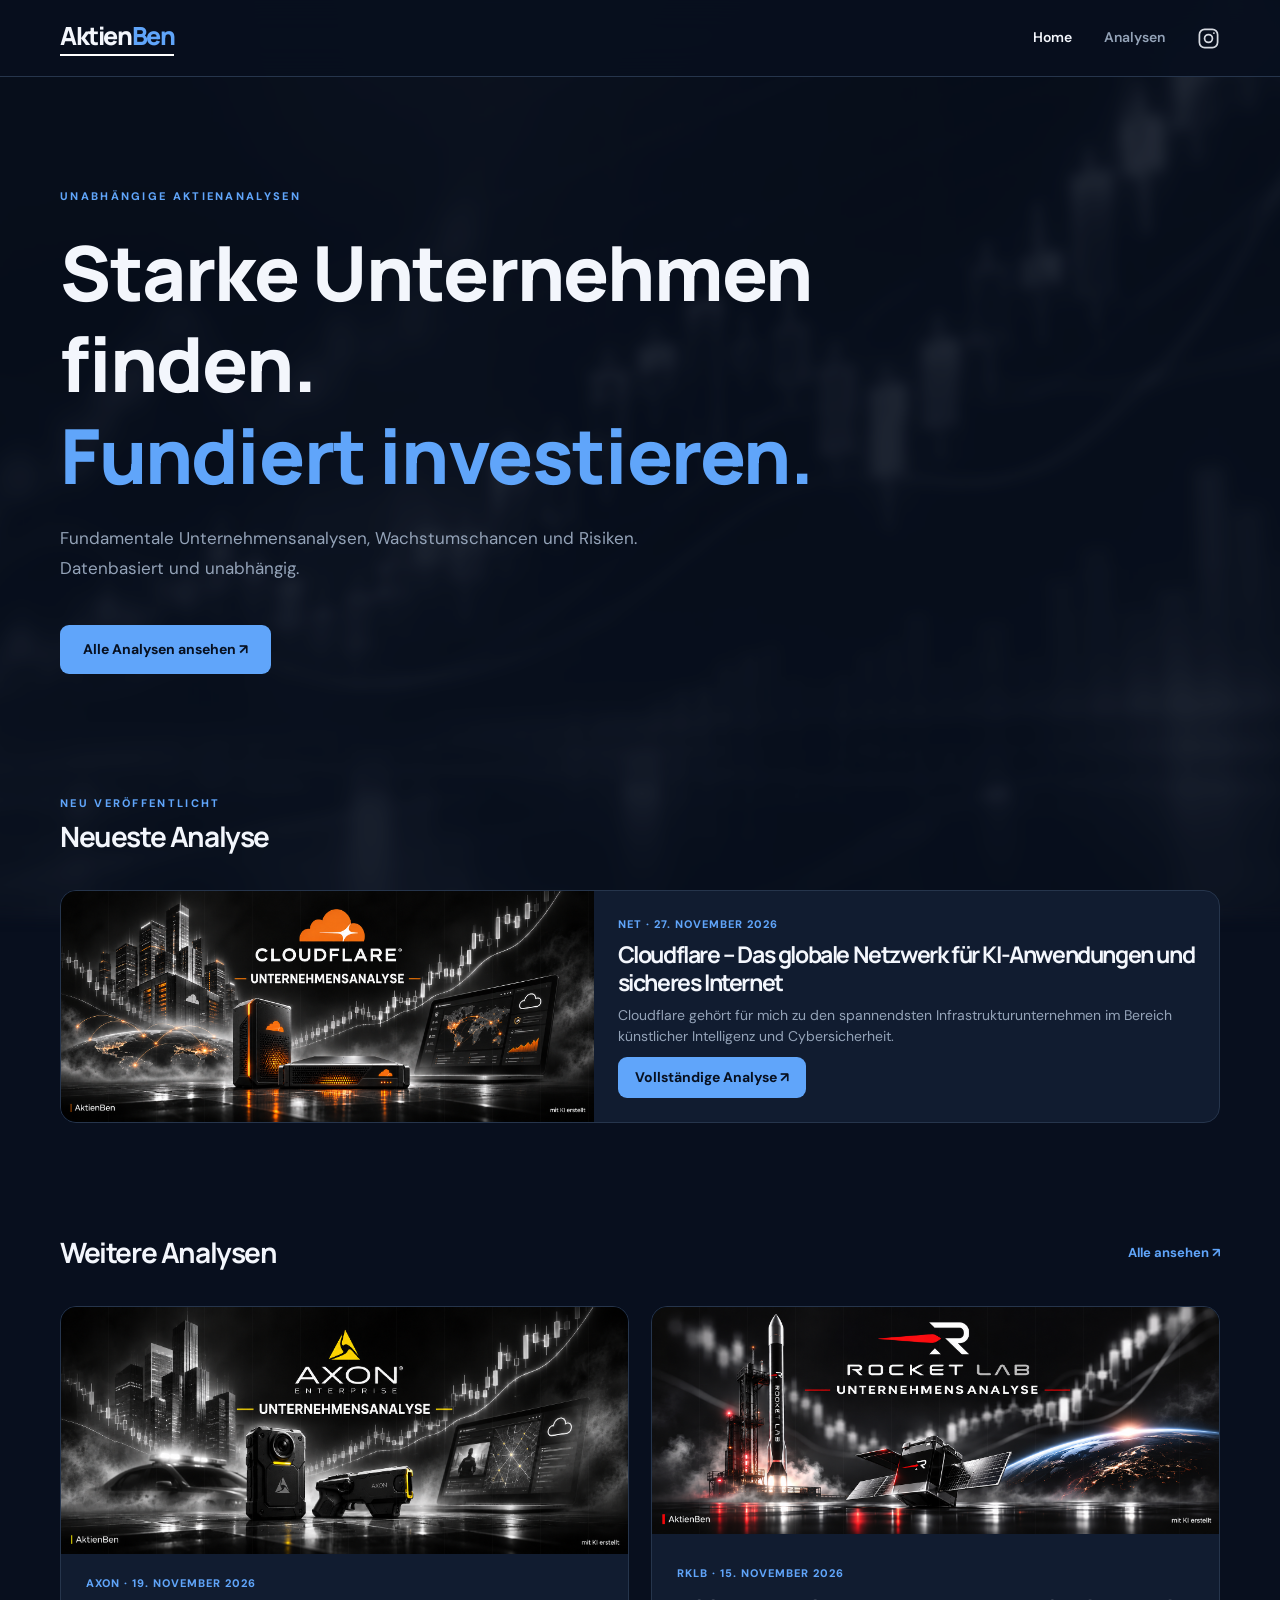
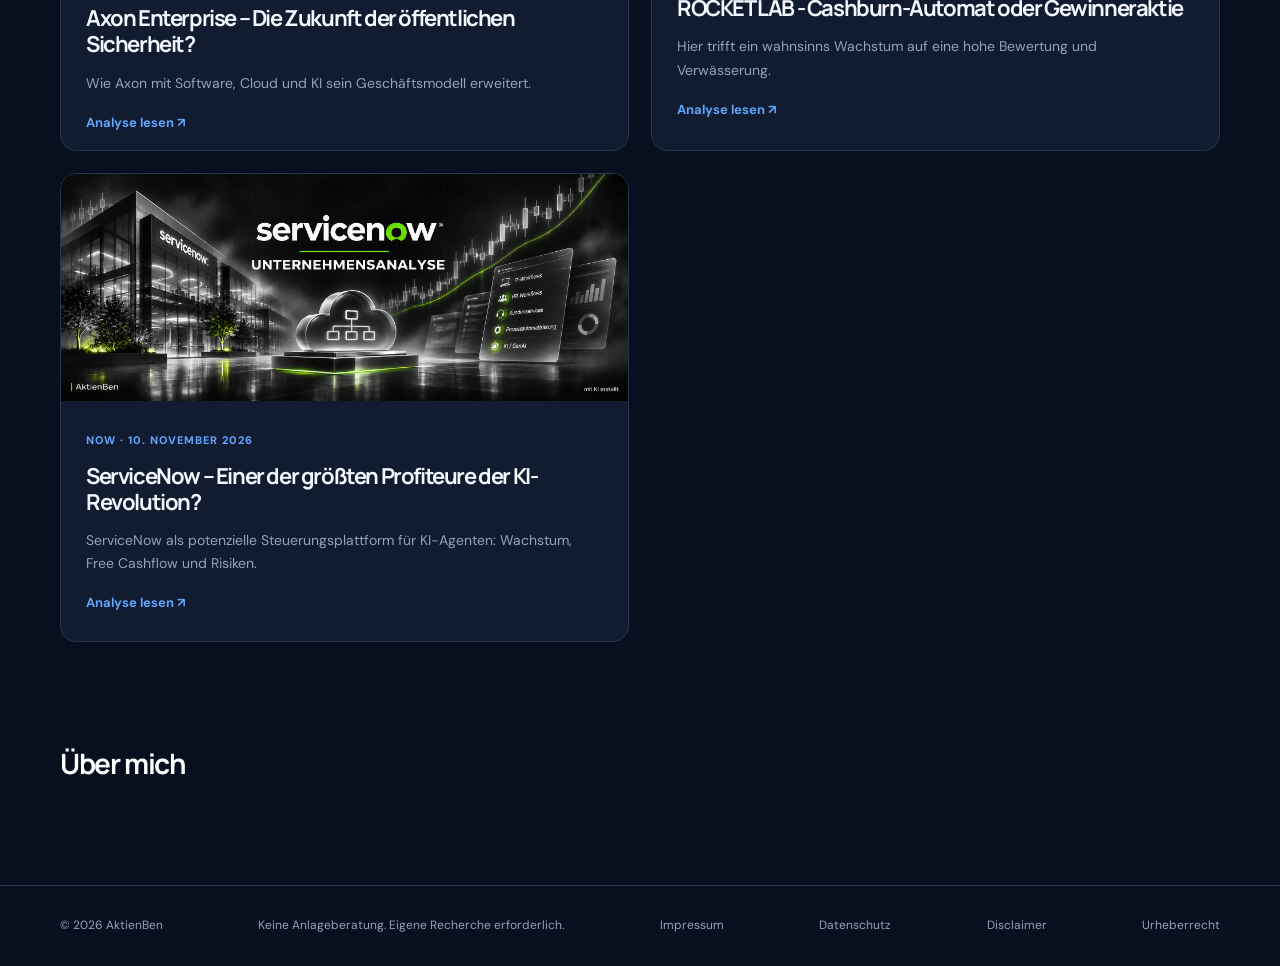
==== index.html @ 0288184a "Teilüberschrift Über mich auf der Startseite ergänzen" ====
<!DOCTYPE html>
<html lang="de">
<head>
  <meta charset="UTF-8">
  <meta name="viewport" content="width=device-width, initial-scale=1">
  <meta name="google-site-verification" content="g5RI1PAa2ANrU31GkP6T_hMlEoB31S_FvHWjkWFq6X0" />
  <meta name="description" content="Unabhängige Aktienanalysen bei AktienBen: Axon Enterprise, ServiceNow, Rocket Lab und Cloudflare. Geschäftsmodelle, Wachstum, Bewertung, Chancen und Risiken.">
  <title>AktienBen – Unabhängige Aktienanalysen und Fundamentalanalysen</title>
  <link rel="canonical" href="https://aktienben.github.io/aktienben/">
  <link rel="stylesheet" href="style.css">
  <script src="articles.js" defer></script>
  <script src="app.js" defer></script>
</head>
<body data-page="home">

  <header class="header">
    <div class="container nav">
      <a class="logo" href="index.html">Aktien<span>Ben</span></a>
      <nav aria-label="Hauptnavigation">
        <a class="active" href="index.html">Home</a>
        <a href="analysen.html">Analysen</a>
              <a class="social-link instagram-link" href="https://www.instagram.com/aktienben_/" target="_blank" rel="noopener noreferrer" aria-label="AktienBen auf Instagram" title="Instagram"><svg viewBox="0 0 24 24" width="23" height="23" fill="none" stroke="currentColor" stroke-width="1.8" stroke-linecap="round" stroke-linejoin="round" aria-hidden="true" focusable="false"><rect x="2.5" y="2.5" width="19" height="19" rx="5.5"></rect><circle cx="12" cy="12" r="4.1"></circle><circle cx="17.65" cy="6.35" r="1" fill="currentColor" stroke="none"></circle></svg></a>
      </nav>
    </div>
  </header>

  <main class="container">
    <section class="hero">
      <div class="eyebrow">UNABHÄNGIGE AKTIENANALYSEN</div>
      <h1>Starke Unternehmen finden.<br><span>Fundiert investieren.</span></h1>
      <p>
        Fundamentale Unternehmensanalysen, Wachstumschancen
        und Risiken. Datenbasiert und unabhängig.
      </p>
      <a class="button" href="analysen.html">Alle Analysen ansehen ↗</a>
    </section>

    <section class="section">
      <div class="section-heading">
        <div>
          <div class="eyebrow">NEU VERÖFFENTLICHT</div>
          <h2>Neueste Analyse</h2>
        </div>
      </div>
      <div id="featured"></div>
    </section>

    <section class="section">
      <div class="section-heading">
        <h2>Weitere Analysen</h2>
        <a class="text-link" href="analysen.html">Alle ansehen ↗</a>
      </div>
      <div id="recent" class="card-grid"></div>
    </section>

    <section class="section">
      <h2 style="color: #fff;">Über mich</h2>
    </section>
  </main>

  <footer class="footer">
    <div class="container footer-inner">
      <span>© <span class="year"></span> AktienBen</span>
      <span>Keine Anlageberatung. Eigene Recherche erforderlich.</span>
      <a href="impressum.html">Impressum</a>
      <a href="datenschutz.html">Datenschutz</a>
      <a href="disclaimer.html">Disclaimer</a>
      <a href="urheberrecht.html">Urheberrecht</a>
    </div>
  </footer>

</body>
</html>
---- style.css ----
@import url('https://fonts.googleapis.com/css2?family=DM+Sans:wght@400;500;600;700&family=Manrope:wght@400;500;600;700;800&display=swap');

:root {
  --bg: #080f1e;
  --surface: #111c30;
  --surface-hover: #182740;
  --border: #26354c;
  --text: #f3f6fc;
  --muted: #94a3b8;
  --accent: #60a5fa;
  --orange: #ffad66;
  --radius: 16px;
}

* { box-sizing: border-box; }

html { scroll-behavior: smooth; }

body {
  margin: 0;
  background: var(--bg);
  color: var(--text);
  font-family: 'DM Sans', Arial, sans-serif;
  line-height: 1.65;
  position: relative;
  min-height: 100vh;
}

body::before {
  content: "";
  position: fixed;
  inset: 0;
  z-index: -1;
  pointer-events: none;

  background:
    linear-gradient(rgba(8, 15, 30, 0.82), rgba(8, 15, 30, 0.88)),
    url("images/chart-bg.png") center center / cover no-repeat;

  filter: blur(6px);
  transform: scale(1.04);
  opacity: 0.65;
}

a { color: inherit; text-decoration: none; }
button, input { font: inherit; }
button { cursor: pointer; }

.container {
  width: min(1160px, calc(100% - 48px));
  margin: 0 auto;
}

.header {
  position: sticky;
  top: 0;
  z-index: 100;
  background: rgba(8, 15, 30, .94);
  backdrop-filter: blur(16px);
  border-bottom: 1px solid var(--border);
}

.nav {
  height: 76px;
  display: flex;
  align-items: center;
  justify-content: space-between;
}

.logo {
  font-family: 'Manrope', sans-serif;
  font-size: 25px;
  font-weight: 800;
  letter-spacing: -1.4px;
}

.logo {
  display: inline-block;
  position: relative;
  line-height: 1.25;
  padding-bottom: 5px;
}

.logo::after {
  content: "";
  position: absolute;
  left: 0;
  right: 0;
  bottom: 0;
  height: 2px;
  background: #fff;
}

.logo span { color: var(--accent); }

nav { display: flex; gap: 32px; }

nav a {
  font-size: 14px;
  font-weight: 600;
  color: var(--muted);
  transition: color .2s;
}

nav a:hover, nav a.active { color: var(--text); }

.hero {
  padding: 110px 0 120px;
  max-width: 900px;
}

.eyebrow {
  color: var(--accent);
  font-size: 11px;
  letter-spacing: 2.3px;
  font-weight: 800;
  text-transform: uppercase;
}

h1, h2, h3 {
  font-family: 'Manrope', sans-serif;
  letter-spacing: -1.4px;
  line-height: 1.2;
}

.hero h1 {
  margin: 22px 0;
  font-size: clamp(42px, 6vw, 76px);
  font-weight: 800;
}

.hero h1 span { color: var(--accent); }

.hero p, .page-intro p {
  max-width: 590px;
  font-size: 17px;
  color: var(--muted);
  line-height: 1.8;
}

.button {
  display: inline-block;
  margin-top: 24px;
  padding: 13px 23px;
  border-radius: 9px;
  background: var(--accent);
  color: #071020;
  font-weight: 700;
  font-size: 14px;
  transition: background .2s, transform .2s;
}

.button:hover {
  background: #93c5fd;
  transform: translateY(-2px);
}

.section { margin-bottom: 105px; }

.section-heading, .toolbar {
  display: flex;
  align-items: center;
  justify-content: space-between;
  gap: 20px;
  margin-bottom: 28px;
}

h2 { font-size: 28px; margin: 8px 0; }

.text-link {
  font-size: 13px;
  color: var(--accent);
  font-weight: 700;
}

/* Karten */
.card-grid {
  display: grid;
  grid-template-columns: repeat(2, minmax(0, 1fr));
  gap: 22px;
}

.card, .featured-card, .analysis-item {
  background: var(--surface);
  border: 1px solid var(--border);
  border-radius: var(--radius);
  overflow: hidden;
}

.card {
  display: block;
  transition: border-color .2s, transform .2s;
}

.card:hover {
  border-color: var(--accent);
  transform: translateY(-3px);
}

.cover {
  position: relative;
  display: flex;
  align-items: center;
  justify-content: center;
  min-height: 205px;
  overflow: hidden;
  background:
    radial-gradient(circle at 75% 20%, #285b9c88, transparent 46%),
    linear-gradient(135deg, #0e274c, #091324 75%);
}

.cover::after {
  content: "";
  position: absolute;
  inset: 0;
  background: repeating-linear-gradient(
    90deg, transparent 0 47px,
    rgba(255,255,255,.035) 48px
  );
  pointer-events: none;
}

.cover img {
  position: absolute;
  inset: 0;
  width: 100%;
  height: 100%;
  object-fit: contain;
}

.cover-label {
  font-family: 'Manrope', sans-serif;
  font-weight: 800;
  font-size: clamp(28px, 5vw, 54px);
  letter-spacing: -2px;
  color: #fff;
  text-shadow: 0 6px 30px #0008;
  z-index: 1;
}

.card-content { padding: 25px; }
.card h3 { font-size: 22px; margin: 10px 0; }
.card p { color: var(--muted); font-size: 14px; }

.meta {
  color: var(--accent);
  font-size: 11px;
  letter-spacing: 1px;
  font-weight: 800;
  text-transform: uppercase;
}

.featured-card {
  display: grid;
  grid-template-columns: 1.05fr 1fr;
  align-items: stretch;
}

.featured-card .cover { min-height: 330px; }

.featured-content {
  padding: 45px;
  display: flex;
  flex-direction: column;
  align-items: flex-start;
  justify-content: center;
}

.featured-content h3 {
  font-size: clamp(26px, 3vw, 36px);
  margin: 15px 0;
}

.featured-content p { color: var(--muted); }

/* Analysen */
.page-intro { padding: 85px 0 55px; }
.page-intro h1 { font-size: clamp(42px, 5vw, 62px); }
.page-intro h1 span { color: var(--accent); }

.toolbar input {
  background: var(--surface);
  color: var(--text);
  border: 1px solid var(--border);
  border-radius: 9px;
  padding: 12px 16px;
  width: min(310px, 100%);
  outline: none;
}

.toolbar input:focus { border-color: var(--accent); }

.analysis-list {
  display: flex;
  flex-direction: column;
  gap: 18px;
}

.analysis-item summary {
  list-style: none;
  cursor: pointer;
  display: grid;
  grid-template-columns: 265px 1fr 40px;
  align-items: center;
  gap: 30px;
  padding: 16px;
}

.analysis-item summary::-webkit-details-marker { display: none; }
.analysis-item .cover { min-height: 160px; border-radius: 9px; }

.analysis-summary h3 { margin: 10px 0; font-size: 24px; }
.analysis-summary p { color: var(--muted); margin: 0; }

.toggle {
  font-size: 26px;
  color: var(--accent);
  text-align: center;
}

.analysis-item[open] .toggle { transform: rotate(45deg); }

.analysis-item[open] {
  border-color: #3c6496;
}

.article-body {
  border-top: 1px solid var(--border);
  padding: 32px clamp(20px, 5vw, 65px) 55px;
}

.article-body h3 {
  font-size: 22px;
  margin: 32px 0 13px;
}

.article-body p {
  color: #cbd5e1;
  line-height: 1.9;
  max-width: 820px;
}

.article-body img {
  display: block;
  max-width: 100%;
  height: auto;
  border-radius: 12px;
}

.article-figure { margin: 30px 0; }
.article-figure figcaption {
  color: var(--muted);
  font-size: 12px;
  margin-top: 10px;
}

/* Beispiel für interaktive HTML-Grafiken */
.chart {
  max-width: 820px;
  margin: 25px 0;
  padding: 25px;
  background: #0a1425;
  border: 1px solid var(--border);
  border-radius: 12px;
}

.chart-row {
  display: grid;
  grid-template-columns: 80px 1fr 75px;
  gap: 12px;
  align-items: center;
  margin: 13px 0;
  font-size: 13px;
}

.chart-track {
  background: #1c304b;
  height: 15px;
  border-radius: 4px;
  overflow: hidden;
}

.chart-bar {
  height: 100%;
  background: linear-gradient(90deg, #2563eb, #60a5fa);
  border-radius: 4px;
}

.chart-value { text-align: right; font-weight: 700; }
.chart-note { color: var(--muted); font-size: 12px; }

.empty { color: var(--muted); padding: 35px 0; }

.footer {
  border-top: 1px solid var(--border);
  padding: 30px 0;
}

.footer-inner {
  display: flex;
  justify-content: space-between;
  gap: 20px;
  color: var(--muted);
  font-size: 12px;
}

@media (max-width: 800px) {
  .hero { padding: 75px 0; }
  .featured-card, .card-grid { grid-template-columns: 1fr; }
  .featured-card .cover { min-height: 230px; }
  .featured-content { padding: 28px; }

  .analysis-item summary {
    grid-template-columns: 130px 1fr 25px;
    gap: 15px;
  }
  .analysis-item .cover { min-height: 110px; }
  .analysis-summary h3 { font-size: 19px; }
}

@media (max-width: 560px) {
  .container { width: calc(100% - 32px); }
  .nav { height: 68px; }
  .logo { font-size: 22px; }
  nav { gap: 18px; }

  .toolbar { align-items: stretch; flex-direction: column; }
  .toolbar input { width: 100%; }

  .analysis-item summary {
    grid-template-columns: 1fr 28px;
  }
  .analysis-item .cover {
    grid-column: 1 / -1;
    min-height: 180px;
  }
  .analysis-summary { grid-column: 1; }
  .toggle { grid-column: 2; grid-row: 2; }

  .footer-inner { flex-direction: column; }
}

/* Titelbild auf der Startseite */
.featured-card {
  grid-template-columns: 1fr 1fr;
  align-items: stretch;
}

/* Neueste Analyse – Bild und Text sauber aufteilen */

/* Neueste Analyse – korrigiertes Layout */

.featured-card {
  display: grid;
  grid-template-columns: 1fr 1fr;
  align-items: center;
}

.featured-card .cover {
  position: relative;
  width: 100%;
  min-width: 0;
  min-height: 0;
  aspect-ratio: 16 / 9;
  overflow: hidden;
}

.featured-card .cover img {
  position: absolute;
  inset: 0;
  width: 100%;
  height: 100%;
  object-fit: cover;
}

.featured-card .featured-content {
  min-width: 0;
  padding: 30px;
}

@media (max-width: 800px) {
  .featured-card {
    grid-template-columns: 1fr;
  }
}

/* Weitere Analysen – Bilder vollständig darstellen */

.card-grid .cover {
  width: 100%;
  min-height: 0;
  aspect-ratio: 2.5 / 1;
  overflow: hidden;
}

.card-grid .cover img {
  position: absolute;
  inset: 0;
  width: 100%;
  height: 100%;
  object-fit: fill;
}

/* Lesbare Formatierung der Aktienanalysen */

.article-body p {
  white-space: pre-line;
  line-height: 1.9;
  margin-bottom: 24px;
}

.article-body h3 {
  margin-top: 42px;
  margin-bottom: 18px;
  font-size: 24px;
  color: #f3f6fc;
}

.article-body .article-figure {
  width: 100%;
  margin: 35px 0;
}

.article-body .article-figure img {
  display: block;
  width: 100%;
  height: auto;
  object-fit: contain;
  border-radius: 12px;
}

/* Analysenkacheln: breiter Bildausschnitt mit seitlichem Zuschnitt */
.analysis-item summary {
  grid-template-columns: 420px minmax(0, 1fr) 40px;
  gap: 30px;
  padding: 16px;
}
.analysis-item summary .cover {
  width: 100%;
  min-height: 0;
  aspect-ratio: 1.65 / 1;
  overflow: hidden;
  border-radius: 10px;
}
.analysis-item summary .cover img {
  position: absolute;
  inset: 0;
  width: 100%;
  height: 100%;
  object-fit: cover;
  object-position: center center;
  transform: none;
  filter: none;
}
@media (max-width: 800px) {
  .analysis-item summary {
    grid-template-columns: 130px minmax(0, 1fr) 25px;
    gap: 15px;
  }
}
@media (max-width: 560px) {
  .analysis-item summary {
    grid-template-columns: minmax(0, 1fr) 28px;
  }
  .analysis-item summary .cover {
    grid-column: 1 / -1;
    aspect-ratio: 1.65 / 1;
  }
}

/* Leere Zwischenüberschriften ausblenden */
.article-body h3:empty {
  display: none;
}

/* Absätze des Originaltextes beibehalten */
.article-body p {
  white-space: pre-line;
}


/* Instagram in der Hauptnavigation */
nav .instagram-link {
  display: inline-flex;
  align-items: center;
  justify-content: center;
  flex: 0 0 auto;
  color: #f3f6fc;
  opacity: .88;
  transition: color .2s ease, opacity .2s ease, filter .2s ease;
}
nav .instagram-link:hover,
nav .instagram-link:focus-visible {
  color: #ffffff;
  opacity: 1;
  filter: drop-shadow(0 0 6px rgba(255,255,255,.7));
}
nav .instagram-link svg { display: block; }
@media (max-width: 560px) {
  nav .instagram-link svg { width: 21px; height: 21px; }
}

/* Cloudflare: Überschriftenhierarchie und Tabellen aus dem Word-Dokument */
.cloudflare-content { font-size: 16px; }
.cloudflare-content h2 { font-size: 1.5em; letter-spacing: -.5px; margin: 44px 0 18px; color: var(--text); }
.cloudflare-content h3 { font-size: 1.125em; letter-spacing: -.2px; margin: 30px 0 14px; color: var(--text); }
.cloudflare-content h2:first-child { margin-top: 0; }
.cloudflare-content p { font-size: 1em; }
.cloudflare-content ul { color: #cbd5e1; max-width: 820px; padding-left: 25px; line-height: 1.9; }
.cloudflare-content .cloudflare-quote { margin: 24px 0; }
.cloudflare-content .cloudflare-disclaimer { color: var(--muted); }
.cloudflare-table-wrap { max-width: 820px; overflow-x: auto; margin: 25px 0; }
.cloudflare-table { border-collapse: collapse; width: 100%; color: #cbd5e1; font-size: 1em; }
.cloudflare-table th, .cloudflare-table td { padding: 10px 13px; border-bottom: 1px solid var(--border); text-align: left; vertical-align: top; }
.cloudflare-table th { font-weight: 700; color: var(--text); }
.cloudflare-table td:last-child, .cloudflare-table th:last-child { text-align: right; }
@media (max-width: 560px) { .cloudflare-table th, .cloudflare-table td { padding: 8px 5px; } }

/* Cloudflare – Startseitenkachel an das originale Bannerformat anpassen */
.featured-card:has(.cover img[src="images/Cloudflare_banner.png"]) {
  grid-template-columns: minmax(0, 1fr) minmax(0, 1fr);
  align-items: center;
}
.featured-card:has(.cover img[src="images/Cloudflare_banner.png"]) .cover {
  aspect-ratio: auto;
  min-height: 0;
}
.featured-card:has(.cover img[src="images/Cloudflare_banner.png"]) .cover img {
  position: static;
  display: block;
  width: 100%;
  height: auto;
  object-fit: contain;
}
.featured-card:has(.cover img[src="images/Cloudflare_banner.png"]) .featured-content {
  padding: 14px 24px;
  gap: 8px;
}
.featured-card:has(.cover img[src="images/Cloudflare_banner.png"]) .featured-content h3 {
  font-size: clamp(22px, 1.8vw, 26px);
  margin: 0;
}
.featured-card:has(.cover img[src="images/Cloudflare_banner.png"]) .featured-content p {
  font-size: 14px;
  line-height: 1.5;
  margin: 0;
}
.featured-card:has(.cover img[src="images/Cloudflare_banner.png"]) .featured-content .button {
  margin-top: 2px;
  padding: 9px 17px;
}
@media (max-width: 1050px) {
  .featured-card:has(.cover img[src="images/Cloudflare_banner.png"]) {
    grid-template-columns: minmax(0, 1fr);
  }
  .featured-card:has(.cover img[src="images/Cloudflare_banner.png"]) .featured-content {
    padding: 24px;
    gap: 12px;
  }
}

/* Nur Axon und Cloudflare: Originalproportionen innerhalb der bestehenden Kacheln */
.card-grid .cover img[src="images/Axon_Banner.png"],
.card-grid .cover img[src="images/Cloudflare_banner.png"] {
  object-fit: contain;
  object-position: center;
}
.featured-card:has(.cover img[src="images/Cloudflare_banner.png"]) .cover {
  aspect-ratio: 5 / 2;
}
.featured-card:has(.cover img[src="images/Cloudflare_banner.png"]) .cover img {
  position: absolute;
  inset: 0;
  width: 100%;
  height: 100%;
  object-fit: contain;
  object-position: center;
}

/* Axon und Cloudflare: etwas höhere Bildproportionen, bündig ohne Zuschnitt */
.card-grid .card:has(.cover img[src="images/Axon_Banner.png"]) {
  container-type: inline-size;
}
.card-grid .card:has(.cover img[src="images/Axon_Banner.png"]) .cover {
  aspect-ratio: 2.3 / 1;
}
.card-grid .cover img[src="images/Axon_Banner.png"] {
  object-fit: fill;
}
.card-grid .card:has(.cover img[src="images/Axon_Banner.png"]) .card-content {
  padding-top: calc(25px - 1.73913cqw);
  padding-bottom: calc(25px - 1.73913cqw);
}
@media (min-width: 1051px) {
  .featured-card:has(.cover img[src="images/Cloudflare_banner.png"]) {
    grid-template-columns: minmax(0, 46fr) minmax(0, 54fr);
    align-items: stretch;
  }
  .featured-card:has(.cover img[src="images/Cloudflare_banner.png"]) .cover {
    aspect-ratio: 2.3 / 1;
  }
  .featured-card:has(.cover img[src="images/Cloudflare_banner.png"]) .cover img {
    object-fit: fill;
  }
}

/* Breites Layout für Startseite und Analyseübersicht */
@media (min-width: 1600px) {
  .header .container,
  .footer .container,
  body[data-page="home"] > main.container,
  body[data-page="analysen"] > main.container {
    width: clamp(1160px, calc(65vw + 120px), 1800px);
  }
}
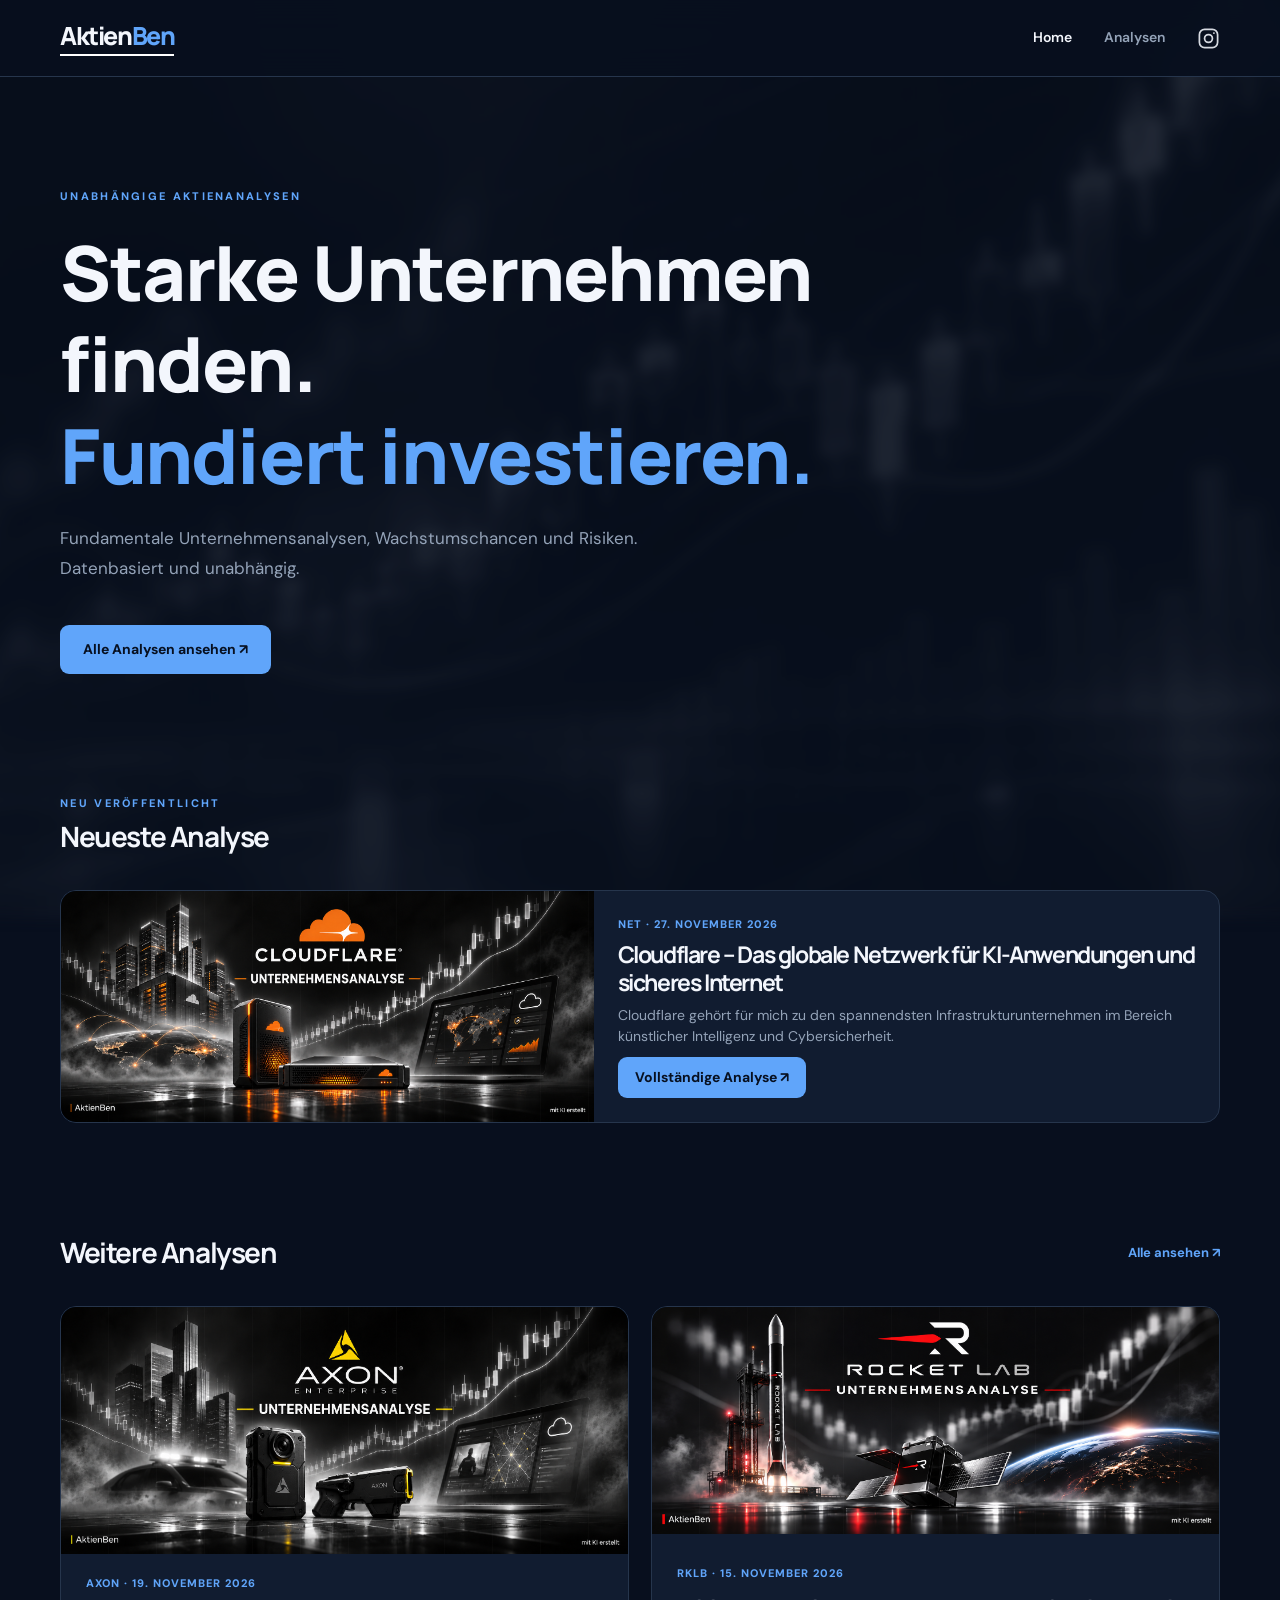
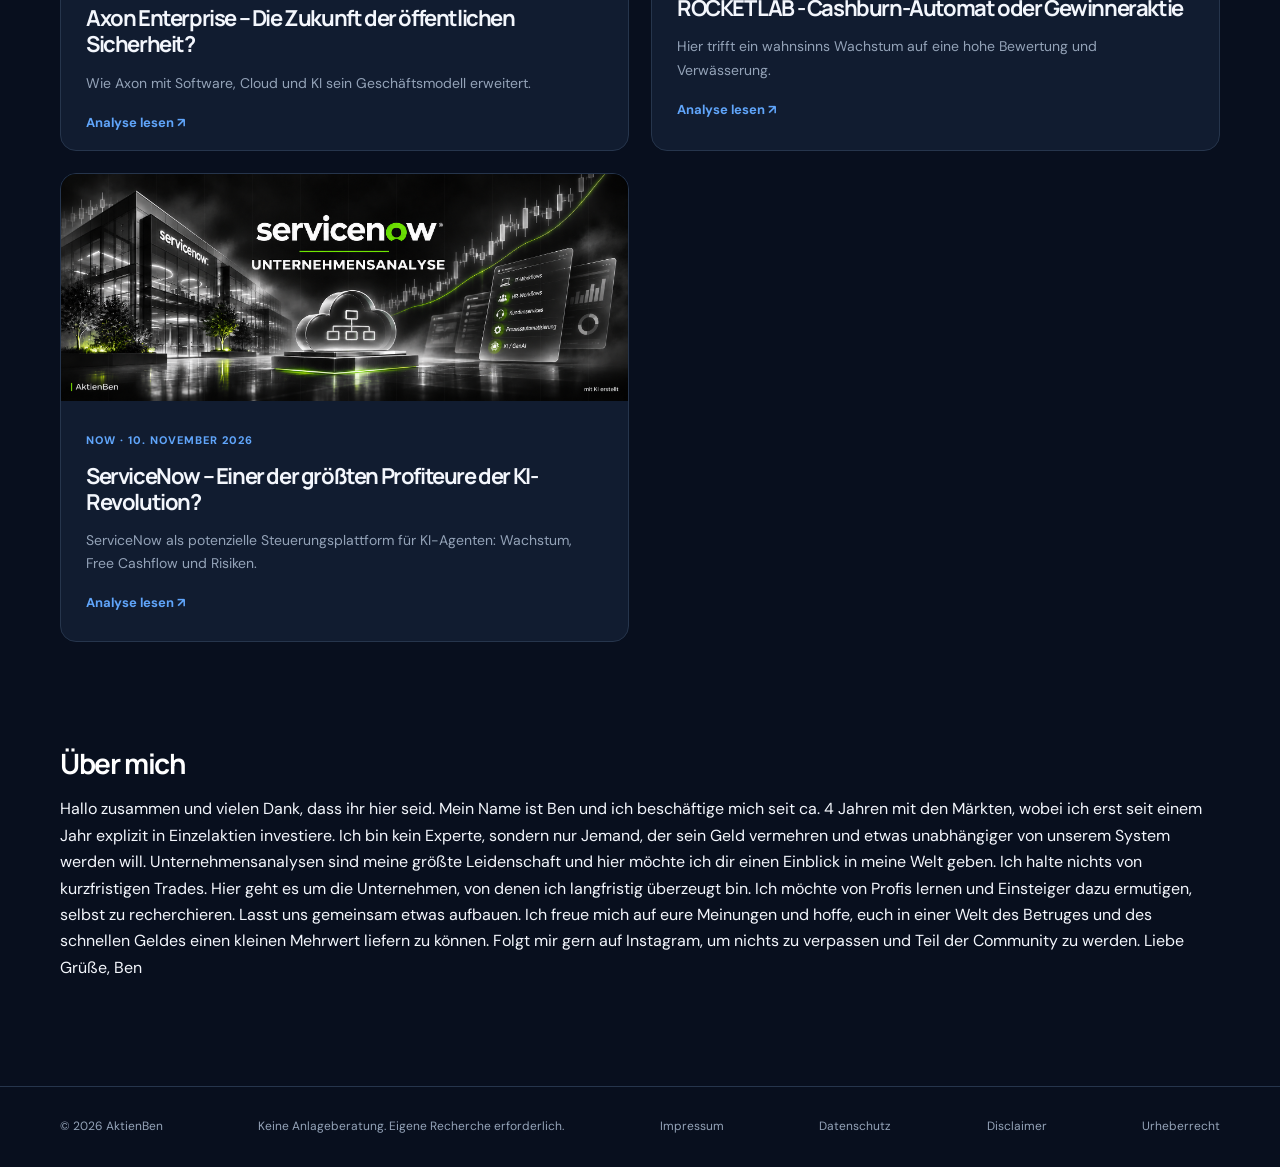
==== commit c1e30072: "Vorstellung unter Über mich ergänzen" ====
--- a/index.html
+++ b/index.html
@@ -56,6 +56,7 @@
 
     <section class="section">
       <h2 style="color: #fff;">Über mich</h2>
+      <p>Hallo zusammen und vielen Dank, dass ihr hier seid. Mein Name ist Ben und ich beschäftige mich seit ca. 4 Jahren mit den Märkten, wobei ich erst seit einem Jahr explizit in Einzelaktien investiere. Ich bin kein Experte, sondern nur Jemand, der sein Geld vermehren und etwas unabhängiger von unserem System werden will. Unternehmensanalysen sind meine größte Leidenschaft und hier möchte ich dir einen Einblick in meine Welt geben. Ich halte nichts von kurzfristigen Trades. Hier geht es um die Unternehmen, von denen ich langfristig überzeugt bin. Ich möchte von Profis lernen und Einsteiger dazu ermutigen, selbst zu recherchieren. Lasst uns gemeinsam etwas aufbauen. Ich freue mich auf eure Meinungen und hoffe, euch in einer Welt des Betruges und des schnellen Geldes einen kleinen Mehrwert liefern zu können. Folgt mir gern auf Instagram, um nichts zu verpassen und Teil der Community zu werden. Liebe Grüße, Ben</p>
     </section>
   </main>
 
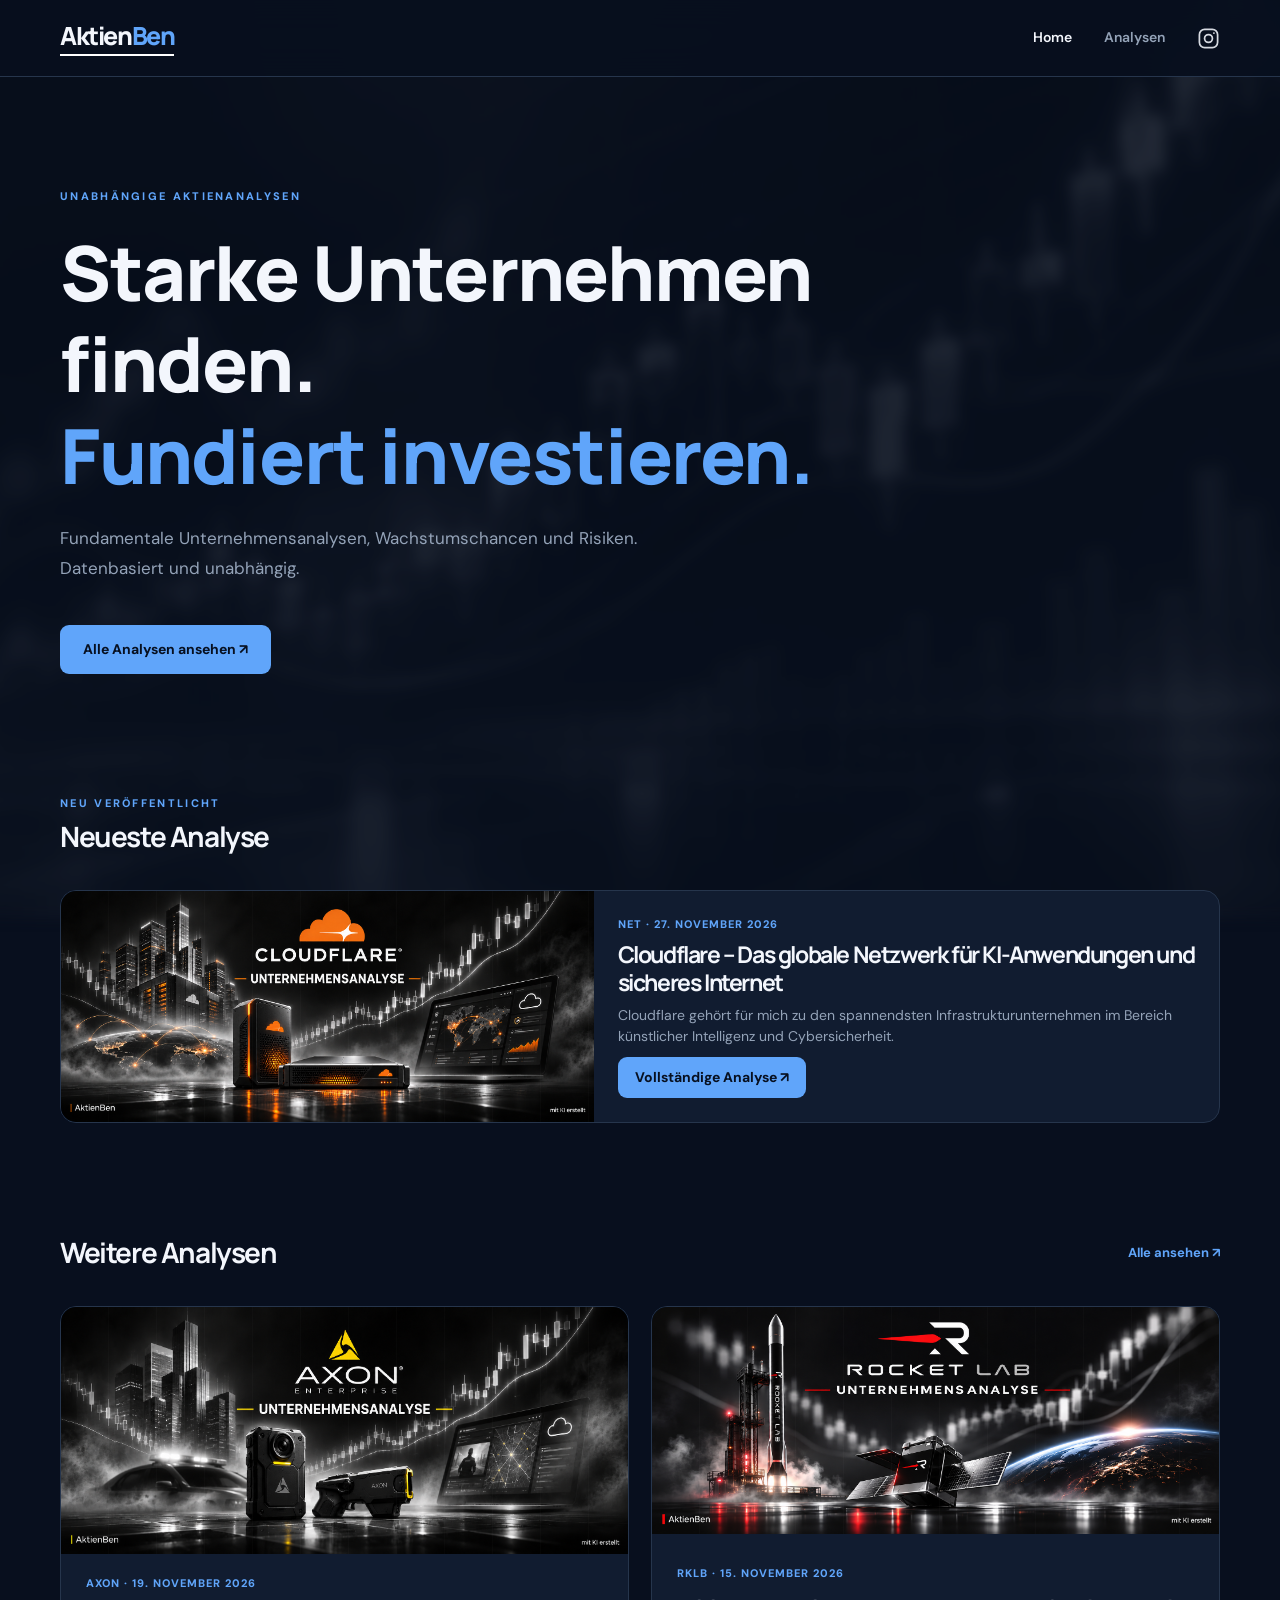
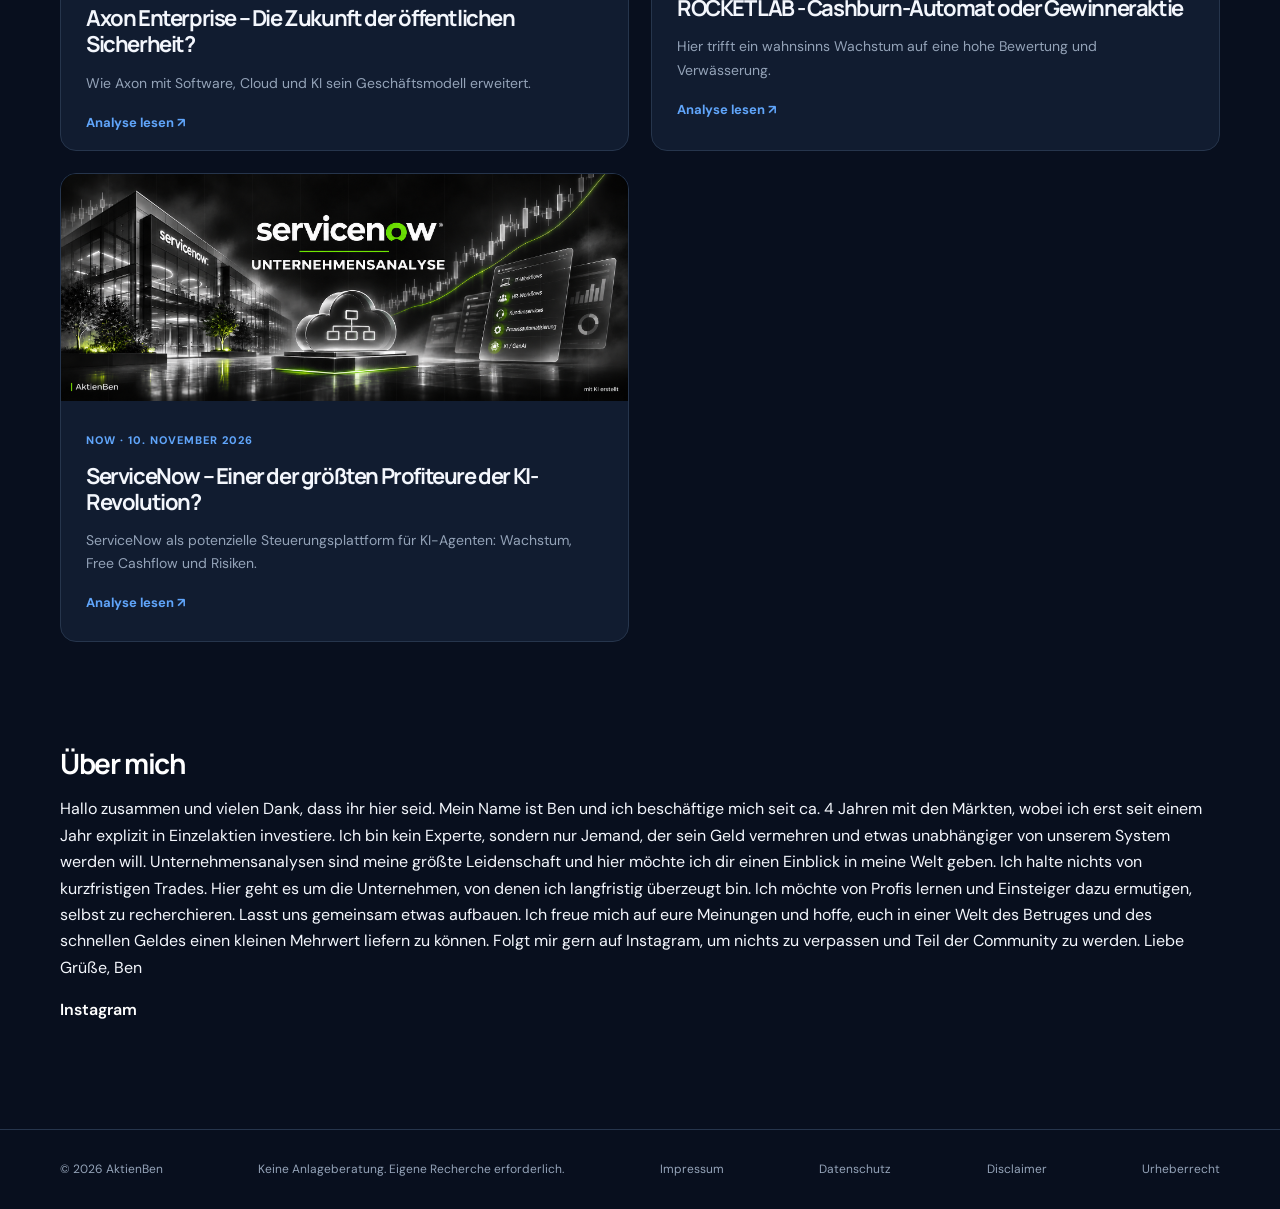
==== commit cff9fa77: "Instagram-Link unter der Vorstellung ergänzen" ====
--- a/index.html
+++ b/index.html
@@ -57,6 +57,7 @@
     <section class="section">
       <h2 style="color: #fff;">Über mich</h2>
       <p>Hallo zusammen und vielen Dank, dass ihr hier seid. Mein Name ist Ben und ich beschäftige mich seit ca. 4 Jahren mit den Märkten, wobei ich erst seit einem Jahr explizit in Einzelaktien investiere. Ich bin kein Experte, sondern nur Jemand, der sein Geld vermehren und etwas unabhängiger von unserem System werden will. Unternehmensanalysen sind meine größte Leidenschaft und hier möchte ich dir einen Einblick in meine Welt geben. Ich halte nichts von kurzfristigen Trades. Hier geht es um die Unternehmen, von denen ich langfristig überzeugt bin. Ich möchte von Profis lernen und Einsteiger dazu ermutigen, selbst zu recherchieren. Lasst uns gemeinsam etwas aufbauen. Ich freue mich auf eure Meinungen und hoffe, euch in einer Welt des Betruges und des schnellen Geldes einen kleinen Mehrwert liefern zu können. Folgt mir gern auf Instagram, um nichts zu verpassen und Teil der Community zu werden. Liebe Grüße, Ben</p>
+      <a class="about-instagram" href="https://www.instagram.com/aktienben_/" target="_blank" rel="noopener noreferrer">Instagram</a>
     </section>
   </main>
 
--- a/style.css
+++ b/style.css
@@ -590,8 +590,16 @@
   opacity: .88;
   transition: color .2s ease, opacity .2s ease, filter .2s ease;
 }
+.about-instagram {
+  color: #fff;
+  font-weight: 600;
+  transition: filter .2s ease;
+}
+
 nav .instagram-link:hover,
-nav .instagram-link:focus-visible {
+nav .instagram-link:focus-visible,
+.about-instagram:hover,
+.about-instagram:focus-visible {
   color: #ffffff;
   opacity: 1;
   filter: drop-shadow(0 0 6px rgba(255,255,255,.7));
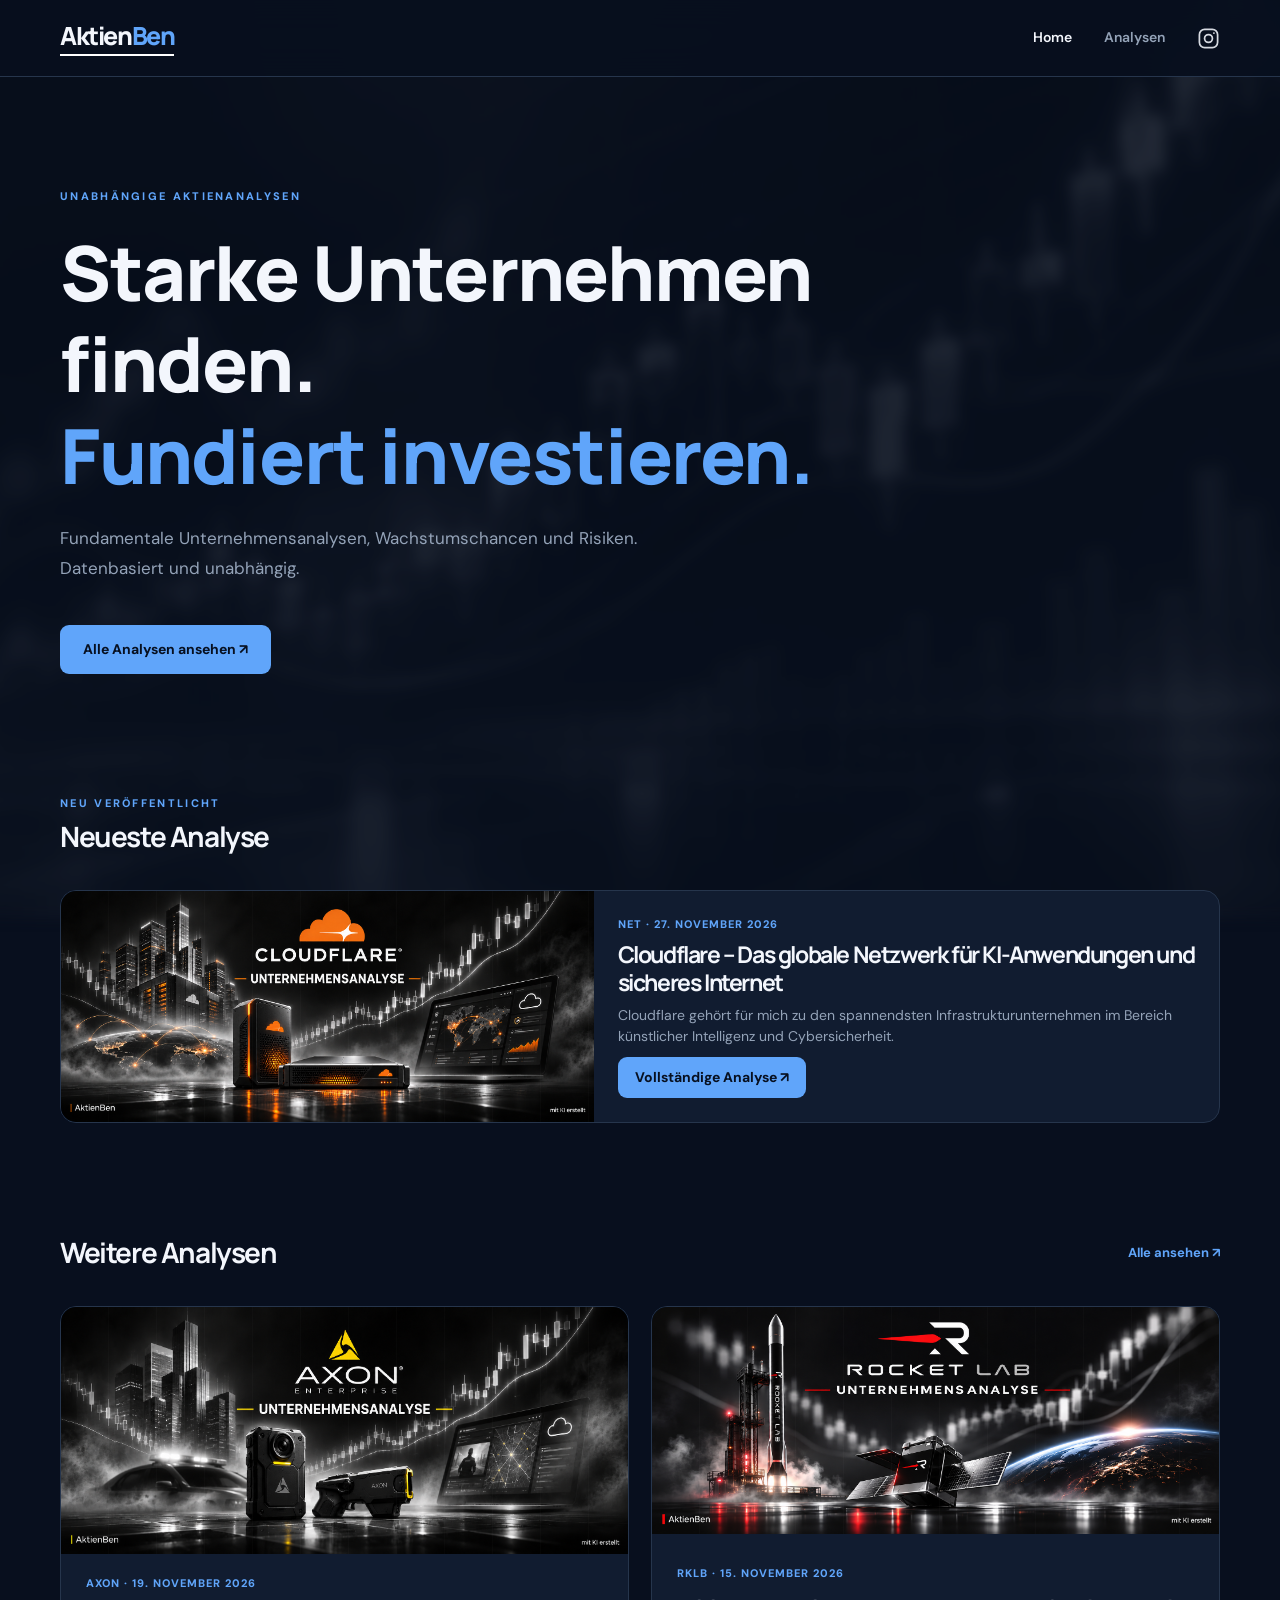
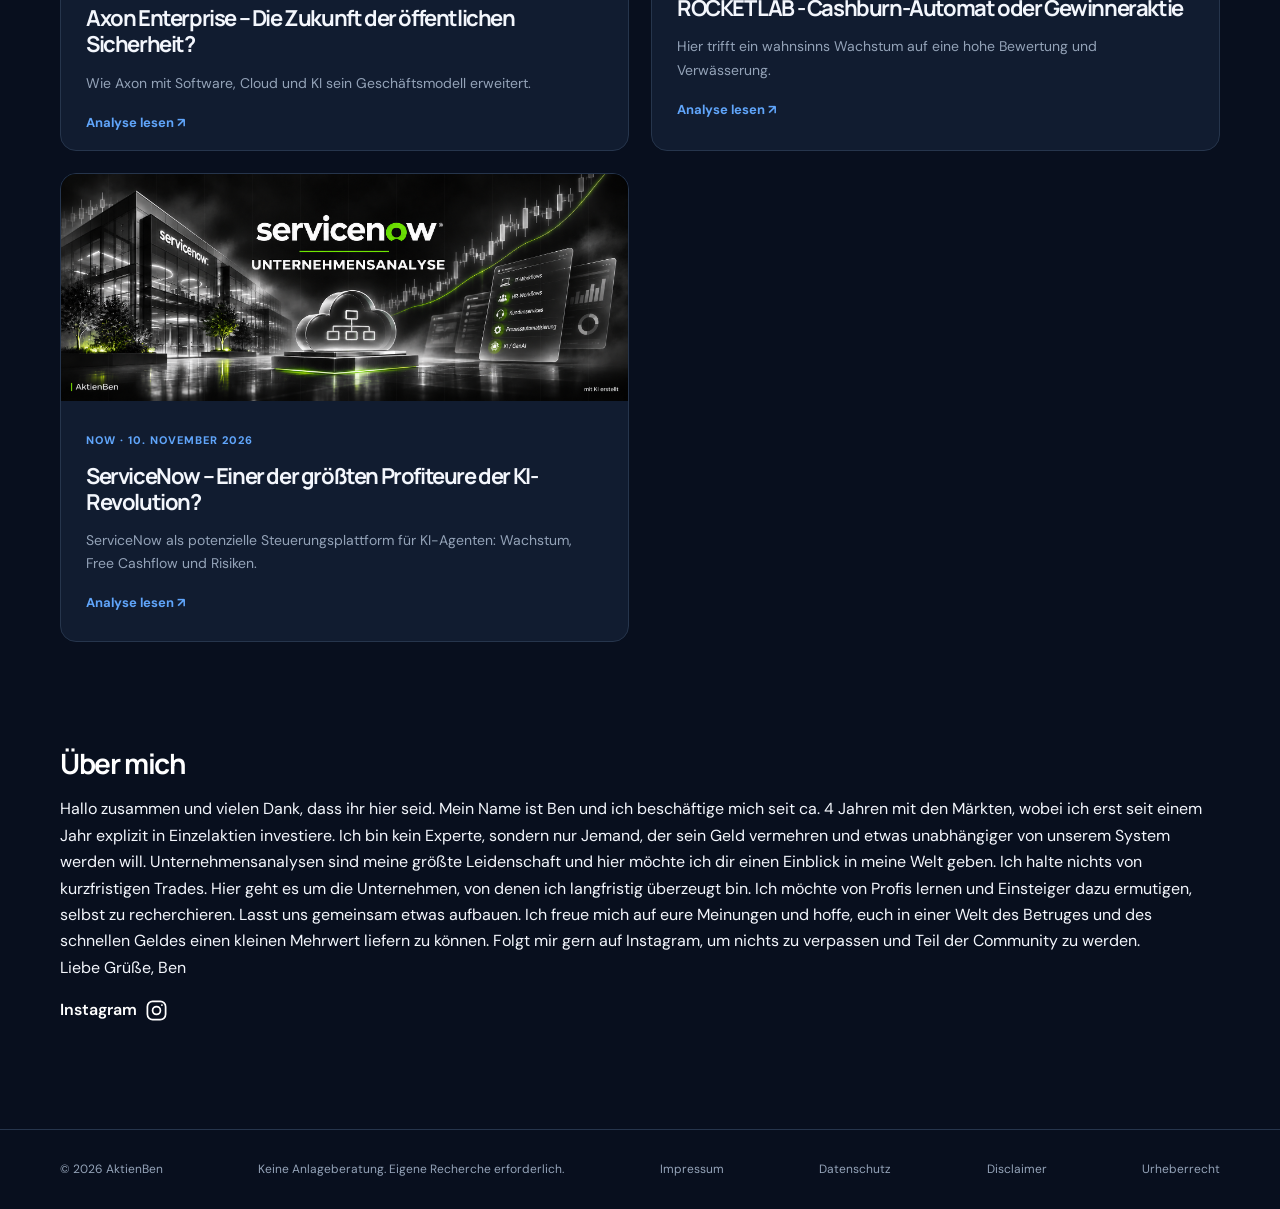
==== commit ad42a23a: "Grußzeile und Instagram-Symbol im Über-mich-Bereich gestalten" ====
--- a/index.html
+++ b/index.html
@@ -56,8 +56,8 @@
 
     <section class="section">
       <h2 style="color: #fff;">Über mich</h2>
-      <p>Hallo zusammen und vielen Dank, dass ihr hier seid. Mein Name ist Ben und ich beschäftige mich seit ca. 4 Jahren mit den Märkten, wobei ich erst seit einem Jahr explizit in Einzelaktien investiere. Ich bin kein Experte, sondern nur Jemand, der sein Geld vermehren und etwas unabhängiger von unserem System werden will. Unternehmensanalysen sind meine größte Leidenschaft und hier möchte ich dir einen Einblick in meine Welt geben. Ich halte nichts von kurzfristigen Trades. Hier geht es um die Unternehmen, von denen ich langfristig überzeugt bin. Ich möchte von Profis lernen und Einsteiger dazu ermutigen, selbst zu recherchieren. Lasst uns gemeinsam etwas aufbauen. Ich freue mich auf eure Meinungen und hoffe, euch in einer Welt des Betruges und des schnellen Geldes einen kleinen Mehrwert liefern zu können. Folgt mir gern auf Instagram, um nichts zu verpassen und Teil der Community zu werden. Liebe Grüße, Ben</p>
-      <a class="about-instagram" href="https://www.instagram.com/aktienben_/" target="_blank" rel="noopener noreferrer">Instagram</a>
+      <p>Hallo zusammen und vielen Dank, dass ihr hier seid. Mein Name ist Ben und ich beschäftige mich seit ca. 4 Jahren mit den Märkten, wobei ich erst seit einem Jahr explizit in Einzelaktien investiere. Ich bin kein Experte, sondern nur Jemand, der sein Geld vermehren und etwas unabhängiger von unserem System werden will. Unternehmensanalysen sind meine größte Leidenschaft und hier möchte ich dir einen Einblick in meine Welt geben. Ich halte nichts von kurzfristigen Trades. Hier geht es um die Unternehmen, von denen ich langfristig überzeugt bin. Ich möchte von Profis lernen und Einsteiger dazu ermutigen, selbst zu recherchieren. Lasst uns gemeinsam etwas aufbauen. Ich freue mich auf eure Meinungen und hoffe, euch in einer Welt des Betruges und des schnellen Geldes einen kleinen Mehrwert liefern zu können. Folgt mir gern auf Instagram, um nichts zu verpassen und Teil der Community zu werden.<br>Liebe Grüße, Ben</p>
+      <a class="about-instagram" href="https://www.instagram.com/aktienben_/" target="_blank" rel="noopener noreferrer">Instagram <svg viewBox="0 0 24 24" width="23" height="23" fill="none" stroke="currentColor" stroke-width="1.8" stroke-linecap="round" stroke-linejoin="round" aria-hidden="true" focusable="false"><rect x="2.5" y="2.5" width="19" height="19" rx="5.5"></rect><circle cx="12" cy="12" r="4.1"></circle><circle cx="17.65" cy="6.35" r="1" fill="currentColor" stroke="none"></circle></svg></a>
     </section>
   </main>
 
--- a/style.css
+++ b/style.css
@@ -591,6 +591,9 @@
   transition: color .2s ease, opacity .2s ease, filter .2s ease;
 }
 .about-instagram {
+  display: inline-flex;
+  align-items: center;
+  gap: 8px;
   color: #fff;
   font-weight: 600;
   transition: filter .2s ease;
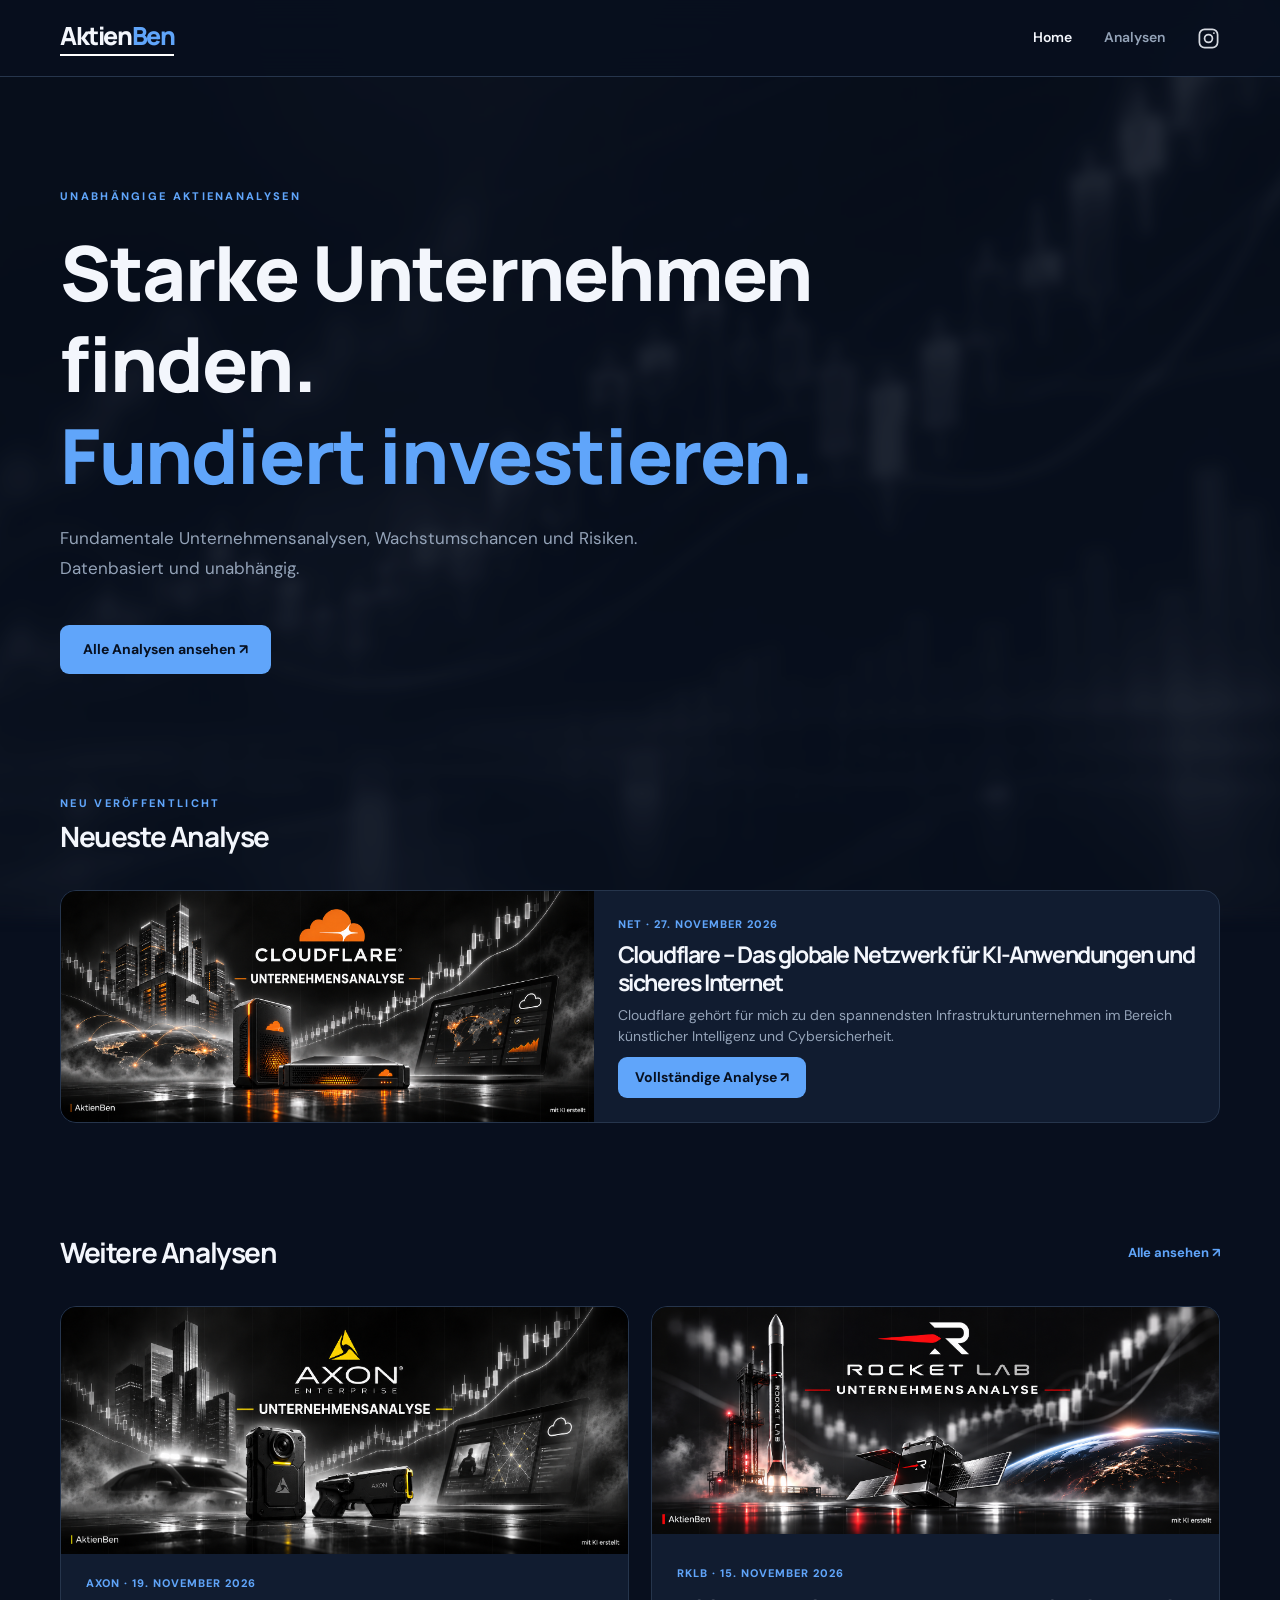
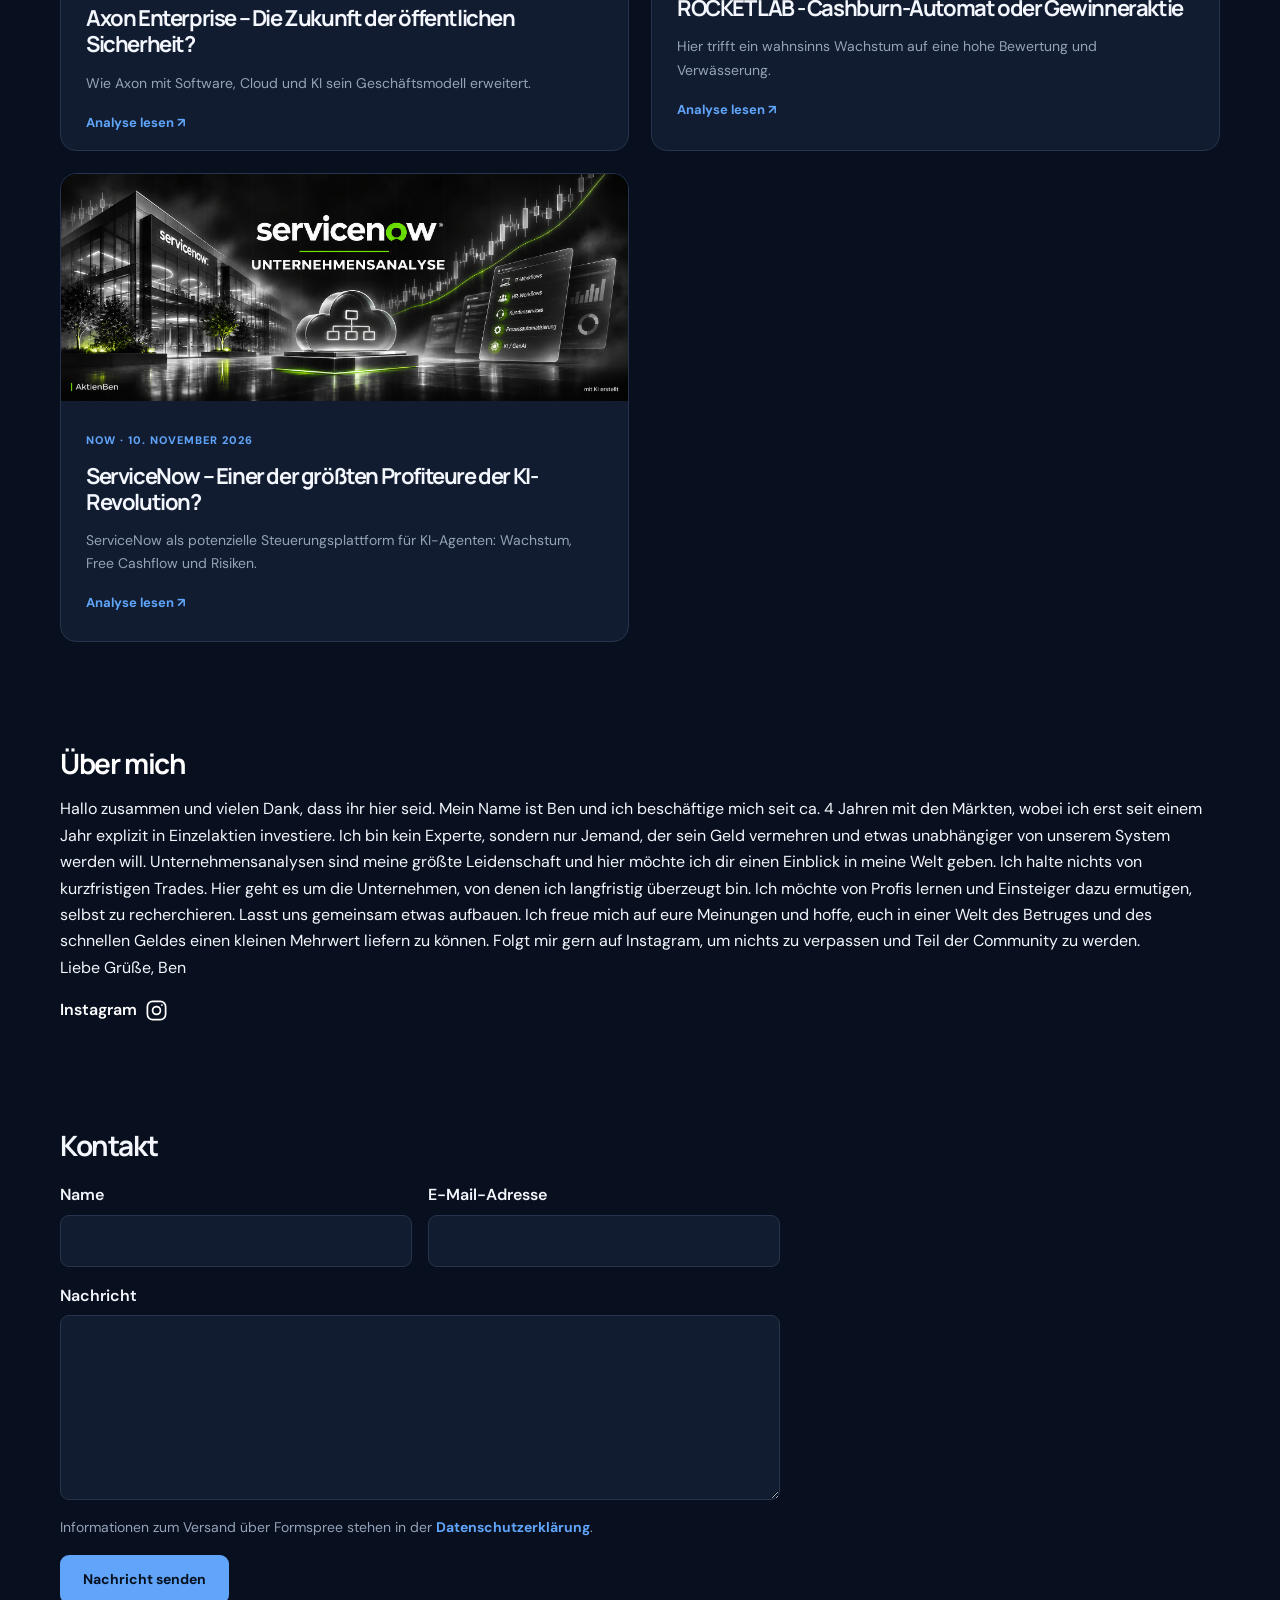
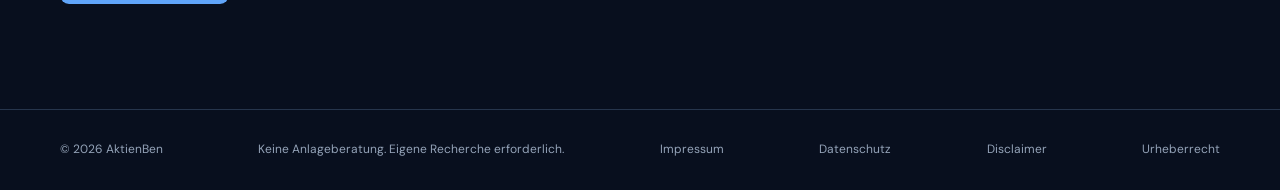
==== commit 488026ee: "Kontaktformular auf der Startseite einbinden" ====
--- a/index.html
+++ b/index.html
@@ -59,6 +59,25 @@
       <p>Hallo zusammen und vielen Dank, dass ihr hier seid. Mein Name ist Ben und ich beschäftige mich seit ca. 4 Jahren mit den Märkten, wobei ich erst seit einem Jahr explizit in Einzelaktien investiere. Ich bin kein Experte, sondern nur Jemand, der sein Geld vermehren und etwas unabhängiger von unserem System werden will. Unternehmensanalysen sind meine größte Leidenschaft und hier möchte ich dir einen Einblick in meine Welt geben. Ich halte nichts von kurzfristigen Trades. Hier geht es um die Unternehmen, von denen ich langfristig überzeugt bin. Ich möchte von Profis lernen und Einsteiger dazu ermutigen, selbst zu recherchieren. Lasst uns gemeinsam etwas aufbauen. Ich freue mich auf eure Meinungen und hoffe, euch in einer Welt des Betruges und des schnellen Geldes einen kleinen Mehrwert liefern zu können. Folgt mir gern auf Instagram, um nichts zu verpassen und Teil der Community zu werden.<br>Liebe Grüße, Ben</p>
       <a class="about-instagram" href="https://www.instagram.com/aktienben_/" target="_blank" rel="noopener noreferrer">Instagram <svg viewBox="0 0 24 24" width="23" height="23" fill="none" stroke="currentColor" stroke-width="1.8" stroke-linecap="round" stroke-linejoin="round" aria-hidden="true" focusable="false"><rect x="2.5" y="2.5" width="19" height="19" rx="5.5"></rect><circle cx="12" cy="12" r="4.1"></circle><circle cx="17.65" cy="6.35" r="1" fill="currentColor" stroke="none"></circle></svg></a>
     </section>
+
+    <section class="section" aria-labelledby="contact-heading">
+      <h2 id="contact-heading">Kontakt</h2>
+      <form class="contact-form" action="https://formspree.io/f/xrpqvkzp" method="post" aria-describedby="contact-privacy">
+        <div class="contact-fields">
+          <label for="contact-name">Name
+            <input id="contact-name" name="name" autocomplete="name" required>
+          </label>
+          <label for="contact-email">E-Mail-Adresse
+            <input id="contact-email" type="email" name="email" autocomplete="email" required>
+          </label>
+        </div>
+        <label for="contact-message">Nachricht
+          <textarea id="contact-message" name="message" rows="6" required></textarea>
+        </label>
+        <p id="contact-privacy">Informationen zum Versand über Formspree stehen in der <a class="text-link" href="datenschutz.html#kontaktaufnahme">Datenschutzerklärung</a>.</p>
+        <button class="button" type="submit">Nachricht senden</button>
+      </form>
+    </section>
   </main>
 
   <footer class="footer">
--- a/style.css
+++ b/style.css
@@ -725,3 +725,54 @@
     width: clamp(1160px, calc(65vw + 120px), 1800px);
   }
 }
+
+/* Kontaktformular auf der Startseite */
+.contact-form {
+  max-width: 720px;
+  margin-top: 20px;
+}
+
+.contact-fields {
+  display: grid;
+  grid-template-columns: repeat(2, minmax(0, 1fr));
+  gap: 16px;
+}
+
+.contact-form label {
+  display: grid;
+  gap: 6px;
+  margin-bottom: 16px;
+  font-weight: 600;
+}
+
+.contact-form input,
+.contact-form textarea {
+  width: 100%;
+  padding: 12px 16px;
+  color: var(--text);
+  background: var(--surface);
+  border: 1px solid var(--border);
+  border-radius: 9px;
+  font: inherit;
+  font-weight: 400;
+}
+
+.contact-form textarea { resize: vertical; }
+
+.contact-form :is(input, textarea):focus-visible {
+  outline: 2px solid var(--accent);
+  outline-offset: 2px;
+}
+
+.contact-form p {
+  margin: 0;
+  color: var(--muted);
+  font-size: 14px;
+}
+
+.contact-form .text-link { font-size: inherit; }
+.contact-form .button { border: 0; margin-top: 16px; }
+
+@media (max-width: 560px) {
+  .contact-fields { grid-template-columns: 1fr; gap: 0; }
+}
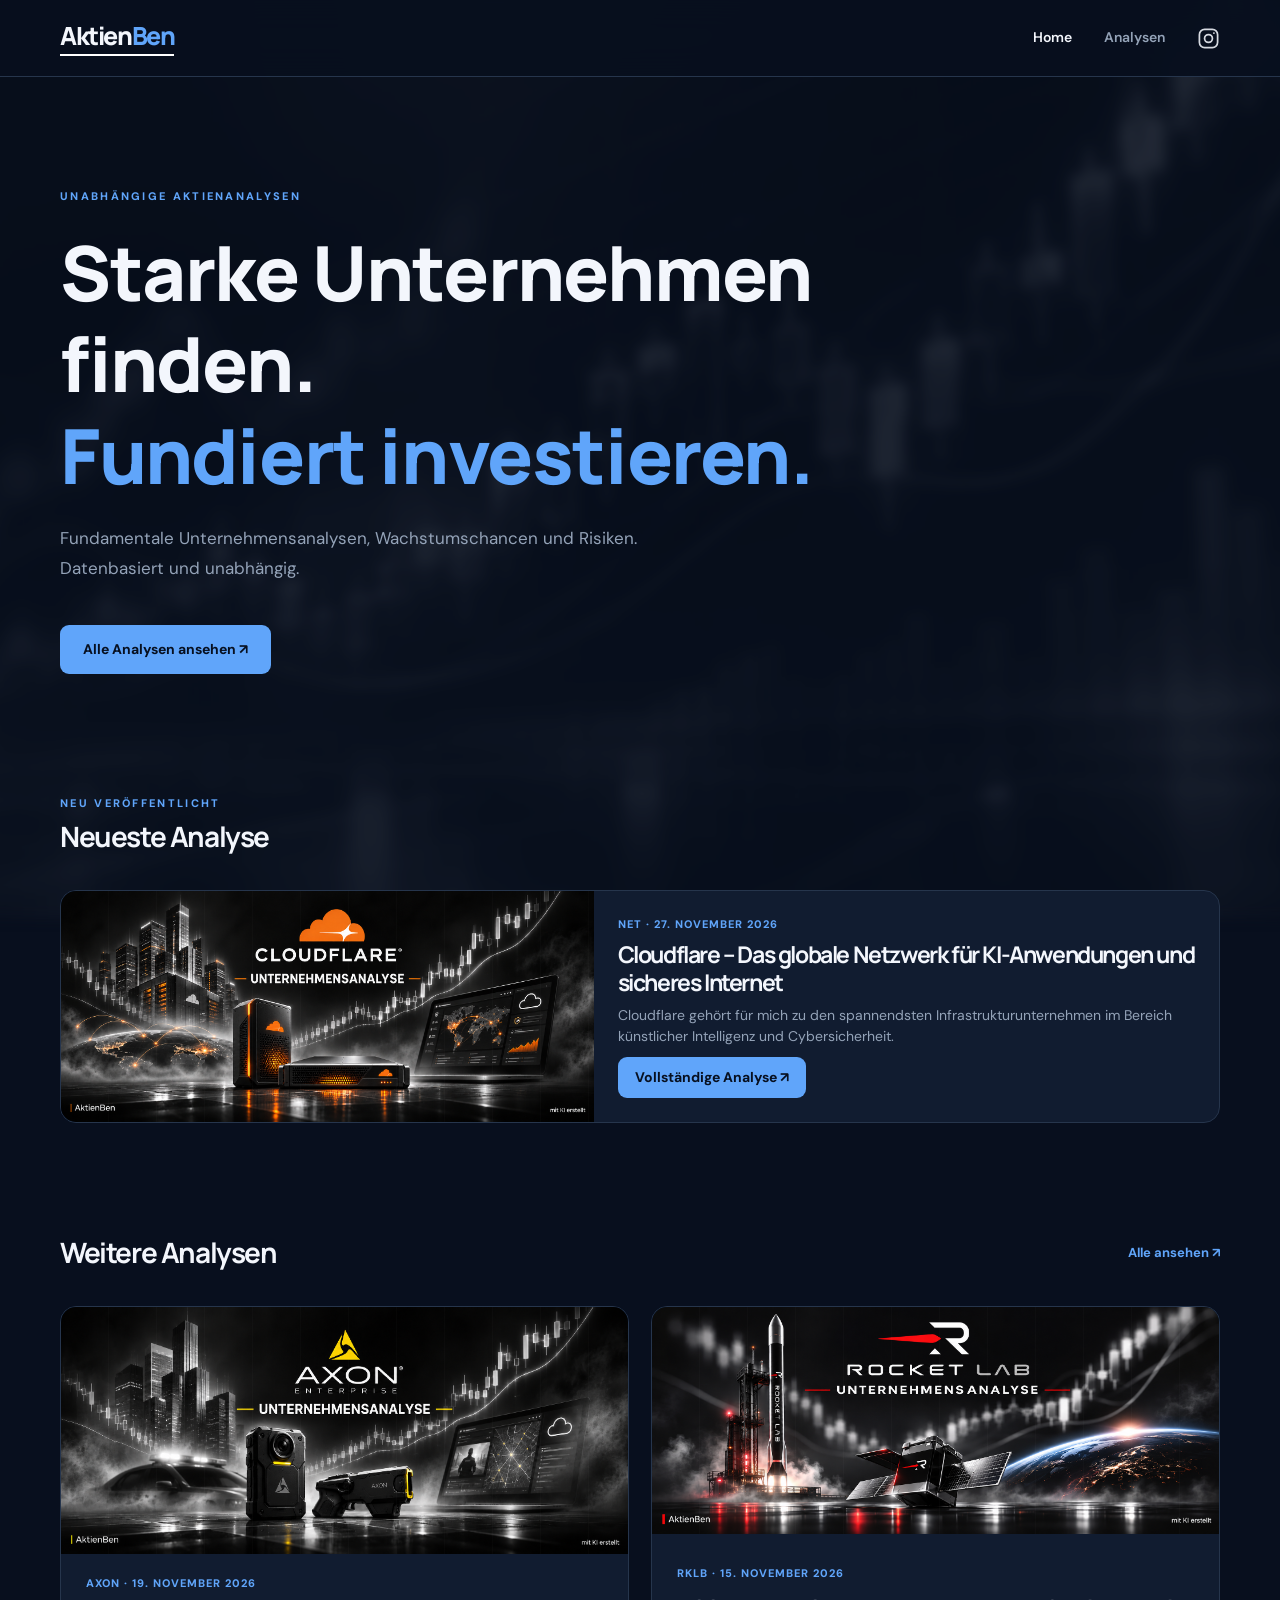
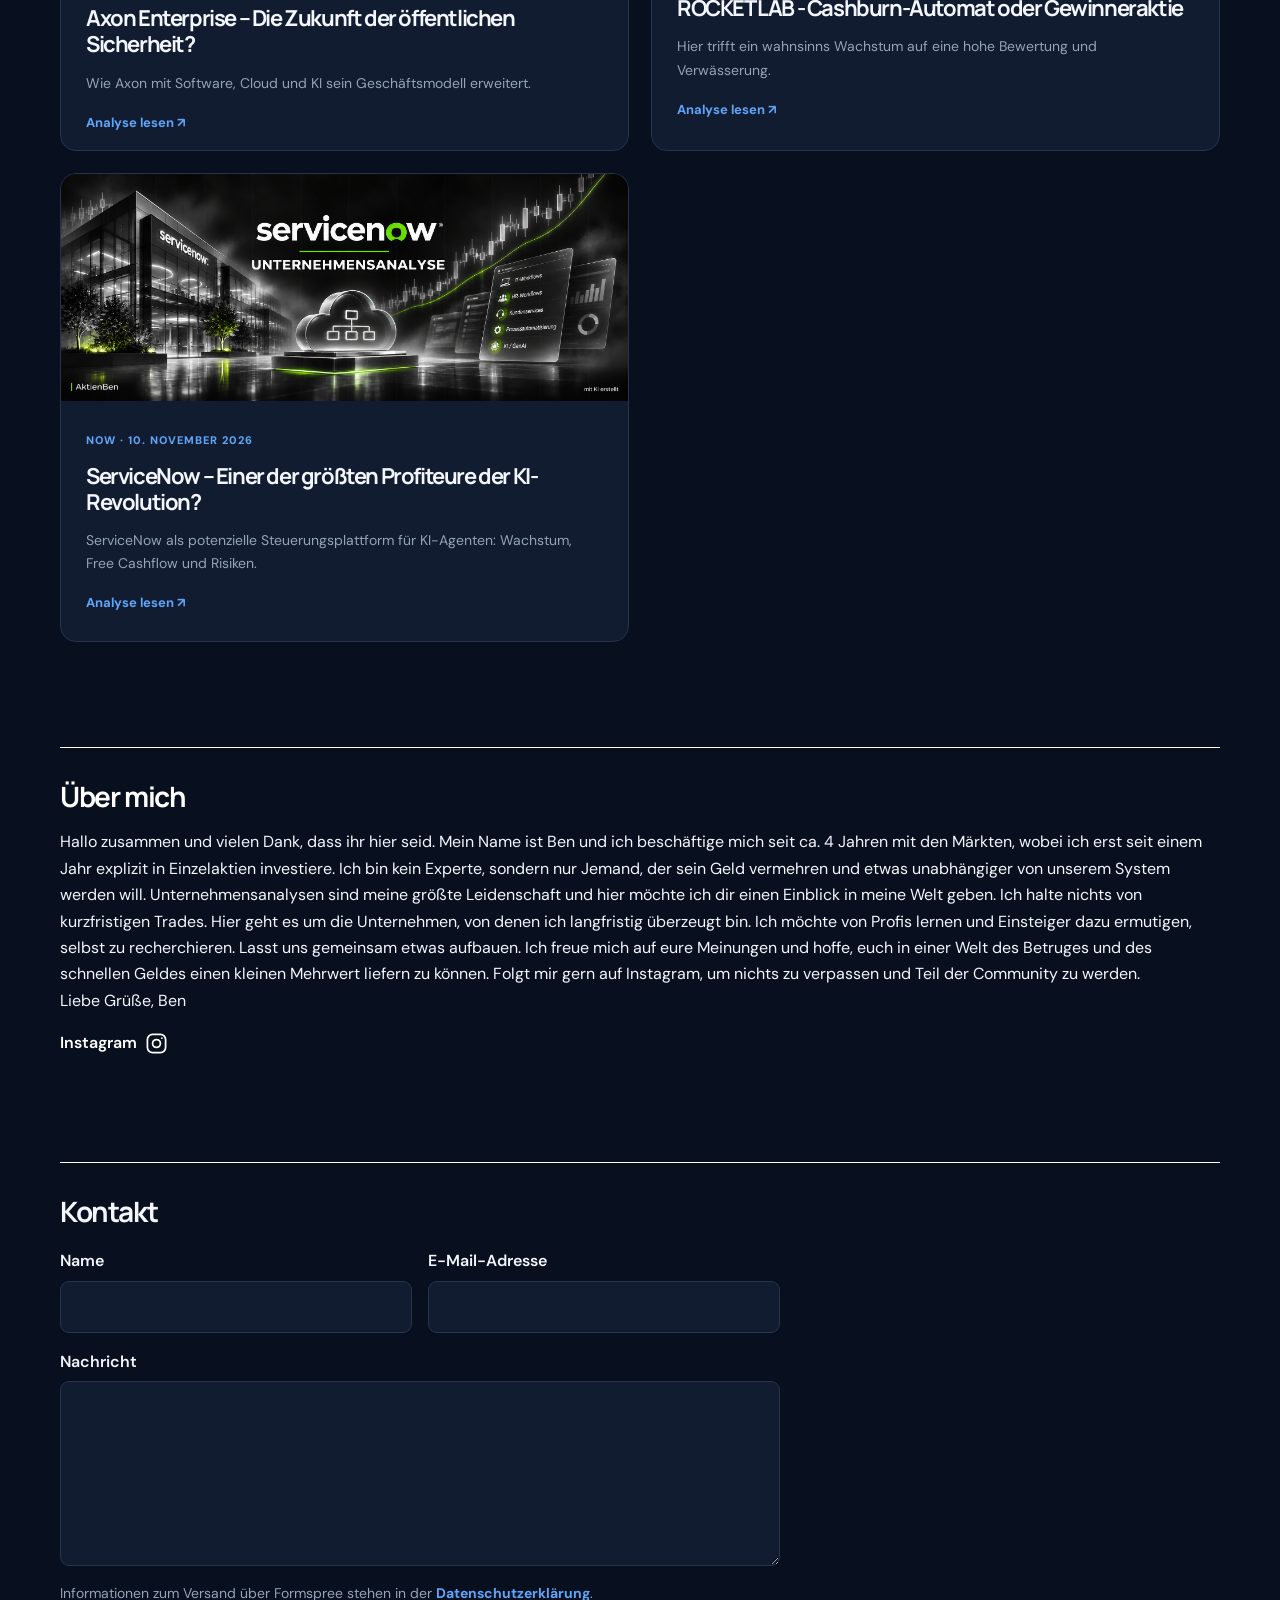
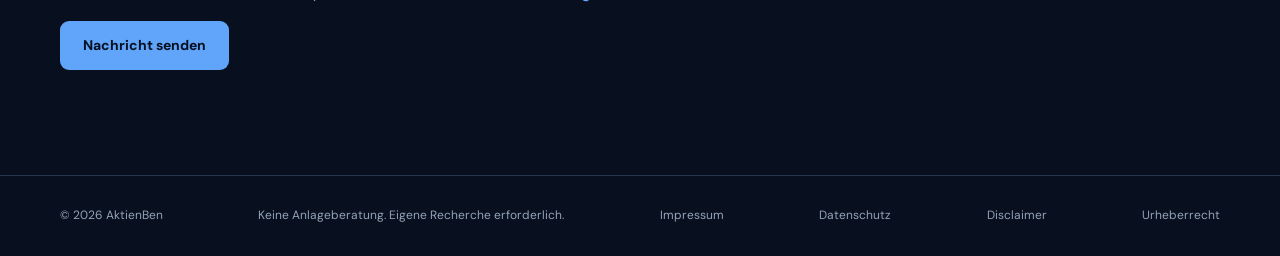
==== commit 540e25f8: "Weiße Trennlinien vor Über mich und Kontakt ergänzen" ====
--- a/index.html
+++ b/index.html
@@ -54,12 +54,14 @@
       <div id="recent" class="card-grid"></div>
     </section>
 
+    <hr style="border: 0; border-top: 1px solid #fff; margin: 0 0 32px;">
     <section class="section">
       <h2 style="color: #fff;">Über mich</h2>
       <p>Hallo zusammen und vielen Dank, dass ihr hier seid. Mein Name ist Ben und ich beschäftige mich seit ca. 4 Jahren mit den Märkten, wobei ich erst seit einem Jahr explizit in Einzelaktien investiere. Ich bin kein Experte, sondern nur Jemand, der sein Geld vermehren und etwas unabhängiger von unserem System werden will. Unternehmensanalysen sind meine größte Leidenschaft und hier möchte ich dir einen Einblick in meine Welt geben. Ich halte nichts von kurzfristigen Trades. Hier geht es um die Unternehmen, von denen ich langfristig überzeugt bin. Ich möchte von Profis lernen und Einsteiger dazu ermutigen, selbst zu recherchieren. Lasst uns gemeinsam etwas aufbauen. Ich freue mich auf eure Meinungen und hoffe, euch in einer Welt des Betruges und des schnellen Geldes einen kleinen Mehrwert liefern zu können. Folgt mir gern auf Instagram, um nichts zu verpassen und Teil der Community zu werden.<br>Liebe Grüße, Ben</p>
       <a class="about-instagram" href="https://www.instagram.com/aktienben_/" target="_blank" rel="noopener noreferrer">Instagram <svg viewBox="0 0 24 24" width="23" height="23" fill="none" stroke="currentColor" stroke-width="1.8" stroke-linecap="round" stroke-linejoin="round" aria-hidden="true" focusable="false"><rect x="2.5" y="2.5" width="19" height="19" rx="5.5"></rect><circle cx="12" cy="12" r="4.1"></circle><circle cx="17.65" cy="6.35" r="1" fill="currentColor" stroke="none"></circle></svg></a>
     </section>
 
+    <hr style="border: 0; border-top: 1px solid #fff; margin: 0 0 32px;">
     <section class="section" aria-labelledby="contact-heading">
       <h2 id="contact-heading">Kontakt</h2>
       <form class="contact-form" action="https://formspree.io/f/xrpqvkzp" method="post" aria-describedby="contact-privacy">
